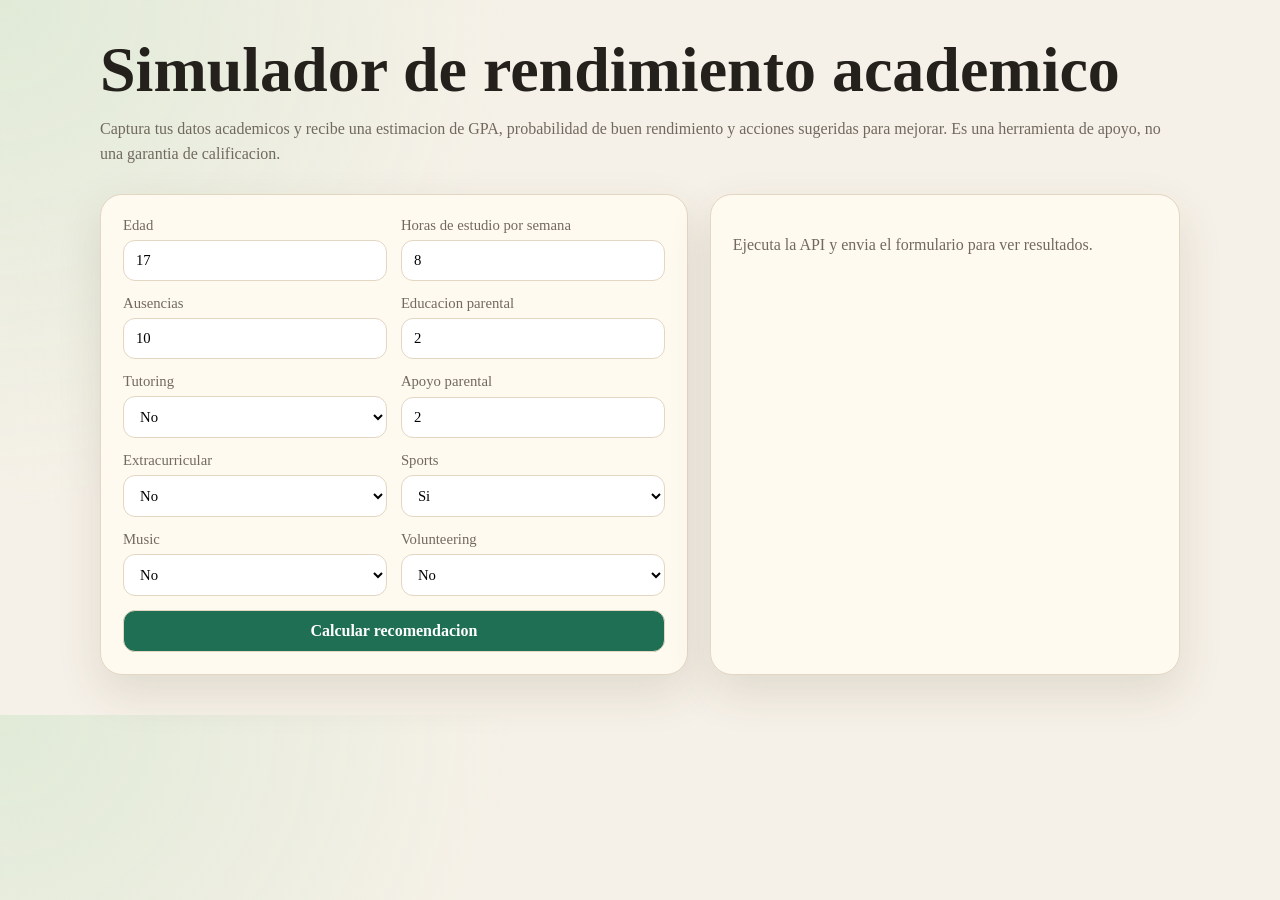
==== web/frontend/index.html @ 15238920 "Prepare model service for web beta" ====
<!doctype html>
<html lang="es">
  <head>
    <meta charset="utf-8" />
    <meta name="viewport" content="width=device-width, initial-scale=1" />
    <title>Simulador Academico GPA</title>
    <style>
      :root {
        --bg: #f6f1e8;
        --card: #fffaf0;
        --ink: #24211c;
        --muted: #71695e;
        --accent: #1f6f54;
        --warn: #b84a3a;
        --line: #e3d6c2;
      }

      body {
        margin: 0;
        font-family: Georgia, "Times New Roman", serif;
        background: radial-gradient(circle at top left, #e0ead7, transparent 32rem), var(--bg);
        color: var(--ink);
      }

      main {
        max-width: 1080px;
        margin: 0 auto;
        padding: 40px 20px;
      }

      .hero {
        margin-bottom: 28px;
      }

      h1 {
        font-size: clamp(2rem, 5vw, 4rem);
        line-height: 0.95;
        margin: 0 0 12px;
      }

      p {
        color: var(--muted);
        line-height: 1.55;
      }

      .grid {
        display: grid;
        grid-template-columns: minmax(0, 1fr) minmax(320px, 0.8fr);
        gap: 22px;
      }

      .card {
        background: var(--card);
        border: 1px solid var(--line);
        border-radius: 22px;
        padding: 22px;
        box-shadow: 0 18px 45px rgba(67, 48, 27, 0.12);
      }

      form {
        display: grid;
        grid-template-columns: repeat(2, minmax(0, 1fr));
        gap: 14px;
      }

      label {
        display: grid;
        gap: 6px;
        color: var(--muted);
        font-size: 0.92rem;
      }

      input,
      select,
      button {
        border: 1px solid var(--line);
        border-radius: 12px;
        padding: 11px 12px;
        font: inherit;
      }

      input,
      select {
        background: white;
      }

      button {
        grid-column: 1 / -1;
        background: var(--accent);
        color: white;
        cursor: pointer;
        font-weight: 700;
      }

      .metric {
        display: grid;
        gap: 6px;
        margin-bottom: 16px;
        padding-bottom: 16px;
        border-bottom: 1px solid var(--line);
      }

      .metric strong {
        font-size: 2rem;
      }

      .warning {
        color: var(--warn);
        font-weight: 700;
      }

      @media (max-width: 820px) {
        .grid,
        form {
          grid-template-columns: 1fr;
        }
      }
    </style>
  </head>
  <body>
    <main>
      <section class="hero">
        <h1>Simulador de rendimiento academico</h1>
        <p>
          Captura tus datos academicos y recibe una estimacion de GPA, probabilidad de buen rendimiento y acciones
          sugeridas para mejorar. Es una herramienta de apoyo, no una garantia de calificacion.
        </p>
      </section>

      <section class="grid">
        <div class="card">
          <form id="student-form">
            <label>Edad <input name="Age" type="number" min="10" max="25" value="17" required /></label>
            <label>Horas de estudio por semana <input name="StudyTimeWeekly" type="number" min="0" max="20" step="0.5" value="8" required /></label>
            <label>Ausencias <input name="Absences" type="number" min="0" max="30" value="10" required /></label>
            <label>Educacion parental <input name="ParentalEducation" type="number" min="0" max="4" value="2" required /></label>
            <label>Tutoring <select name="Tutoring"><option value="0">No</option><option value="1">Si</option></select></label>
            <label>Apoyo parental <input name="ParentalSupport" type="number" min="0" max="4" value="2" required /></label>
            <label>Extracurricular <select name="Extracurricular"><option value="0">No</option><option value="1">Si</option></select></label>
            <label>Sports <select name="Sports"><option value="1">Si</option><option value="0">No</option></select></label>
            <label>Music <select name="Music"><option value="0">No</option><option value="1">Si</option></select></label>
            <label>Volunteering <select name="Volunteering"><option value="0">No</option><option value="1">Si</option></select></label>
            <button type="submit">Calcular recomendacion</button>
          </form>
        </div>

        <aside class="card" id="result">
          <p>Ejecuta la API y envia el formulario para ver resultados.</p>
        </aside>
      </section>
    </main>

    <script>
      const API_URL = "http://127.0.0.1:8000/predict";
      const form = document.querySelector("#student-form");
      const result = document.querySelector("#result");

      form.addEventListener("submit", async (event) => {
        event.preventDefault();
        result.innerHTML = "<p>Calculando...</p>";

        const data = Object.fromEntries(new FormData(form).entries());
        for (const key of Object.keys(data)) {
          data[key] = Number(data[key]);
        }

        try {
          const response = await fetch(API_URL, {
            method: "POST",
            headers: { "Content-Type": "application/json" },
            body: JSON.stringify(data),
          });
          const body = await response.json();

          if (!body.ok) {
            result.innerHTML = `<p class="warning">${body.errors.map((error) => `${error.field}: ${error.message}`).join("<br>")}</p>`;
            return;
          }

          result.innerHTML = `
            <div class="metric"><span>GPA estimado</span><strong>${body.estimated_gpa}</strong></div>
            <div class="metric"><span>Probabilidad de buen rendimiento</span><strong>${Math.round(body.good_performance_probability * 100)}%</strong></div>
            <div class="metric"><span>Nivel</span><strong>${body.risk_level}</strong></div>
            <h2>Plan recomendado</h2>
            <p>${body.recommended_plan.plan}</p>
            <p><strong>GPA con plan:</strong> ${body.recommended_plan.estimated_gpa_after}</p>
            <p><strong>Probabilidad con plan:</strong> ${Math.round(body.recommended_plan.probability_after * 100)}%</p>
            <h2>Mensajes</h2>
            <ul>${body.messages.map((message) => `<li>${message}</li>`).join("")}</ul>
          `;
        } catch (error) {
          result.innerHTML = "<p class='warning'>No se pudo conectar con la API. Ejecuta: uvicorn web.backend.app:app --reload</p>";
        }
      });
    </script>
  </body>
</html>
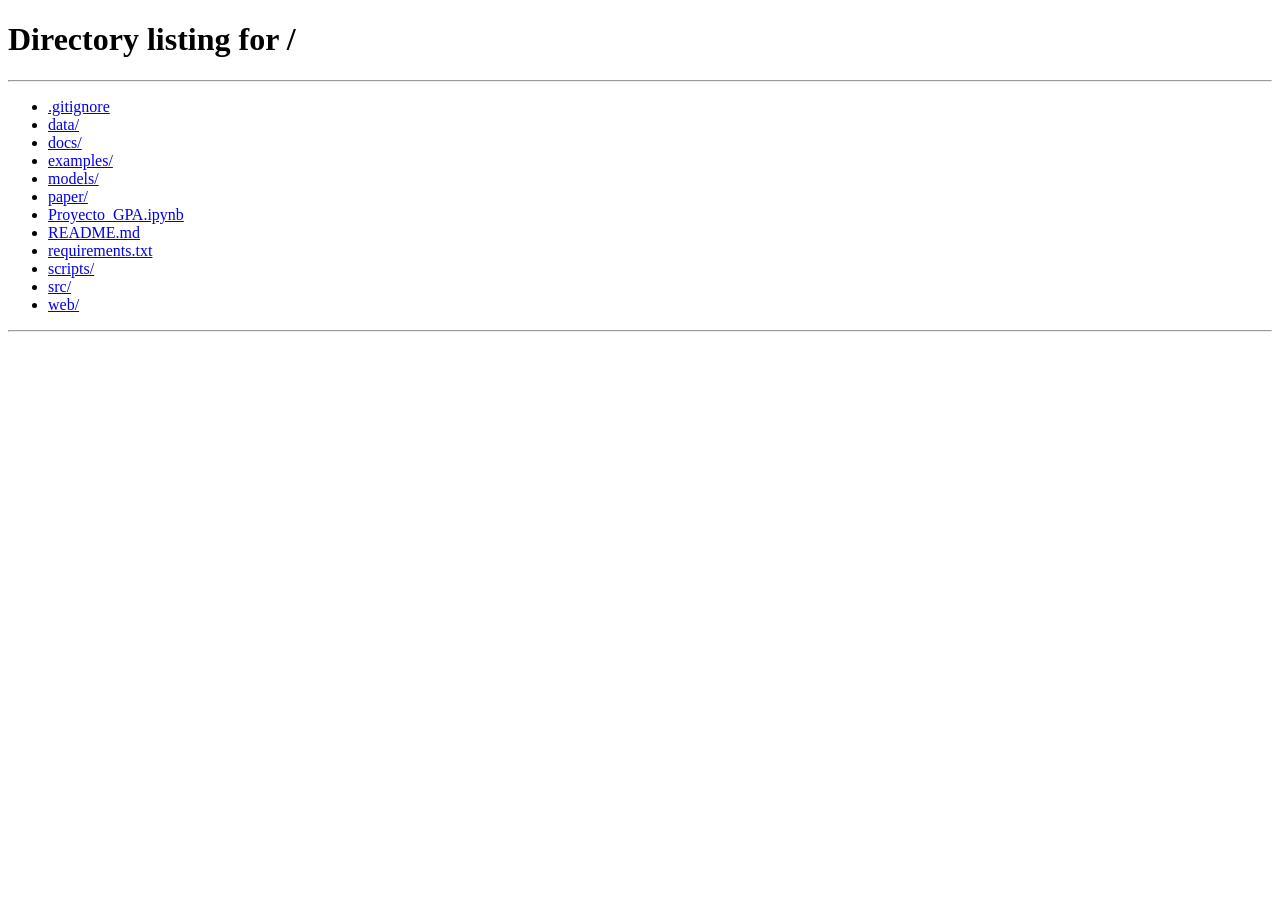
==== commit cfd166e6: "Finish school control demo and fix login flow" ====
--- a/web/frontend/index.html
+++ b/web/frontend/index.html
@@ -3,195 +3,10 @@
   <head>
     <meta charset="utf-8" />
     <meta name="viewport" content="width=device-width, initial-scale=1" />
-    <title>Simulador Academico GPA</title>
-    <style>
-      :root {
-        --bg: #f6f1e8;
-        --card: #fffaf0;
-        --ink: #24211c;
-        --muted: #71695e;
-        --accent: #1f6f54;
-        --warn: #b84a3a;
-        --line: #e3d6c2;
-      }
-
-      body {
-        margin: 0;
-        font-family: Georgia, "Times New Roman", serif;
-        background: radial-gradient(circle at top left, #e0ead7, transparent 32rem), var(--bg);
-        color: var(--ink);
-      }
-
-      main {
-        max-width: 1080px;
-        margin: 0 auto;
-        padding: 40px 20px;
-      }
-
-      .hero {
-        margin-bottom: 28px;
-      }
-
-      h1 {
-        font-size: clamp(2rem, 5vw, 4rem);
-        line-height: 0.95;
-        margin: 0 0 12px;
-      }
-
-      p {
-        color: var(--muted);
-        line-height: 1.55;
-      }
-
-      .grid {
-        display: grid;
-        grid-template-columns: minmax(0, 1fr) minmax(320px, 0.8fr);
-        gap: 22px;
-      }
-
-      .card {
-        background: var(--card);
-        border: 1px solid var(--line);
-        border-radius: 22px;
-        padding: 22px;
-        box-shadow: 0 18px 45px rgba(67, 48, 27, 0.12);
-      }
-
-      form {
-        display: grid;
-        grid-template-columns: repeat(2, minmax(0, 1fr));
-        gap: 14px;
-      }
-
-      label {
-        display: grid;
-        gap: 6px;
-        color: var(--muted);
-        font-size: 0.92rem;
-      }
-
-      input,
-      select,
-      button {
-        border: 1px solid var(--line);
-        border-radius: 12px;
-        padding: 11px 12px;
-        font: inherit;
-      }
-
-      input,
-      select {
-        background: white;
-      }
-
-      button {
-        grid-column: 1 / -1;
-        background: var(--accent);
-        color: white;
-        cursor: pointer;
-        font-weight: 700;
-      }
-
-      .metric {
-        display: grid;
-        gap: 6px;
-        margin-bottom: 16px;
-        padding-bottom: 16px;
-        border-bottom: 1px solid var(--line);
-      }
-
-      .metric strong {
-        font-size: 2rem;
-      }
-
-      .warning {
-        color: var(--warn);
-        font-weight: 700;
-      }
-
-      @media (max-width: 820px) {
-        .grid,
-        form {
-          grid-template-columns: 1fr;
-        }
-      }
-    </style>
+    <title>Sistema de control escolar</title>
+    <meta http-equiv="refresh" content="0; url=/" />
   </head>
   <body>
-    <main>
-      <section class="hero">
-        <h1>Simulador de rendimiento academico</h1>
-        <p>
-          Captura tus datos academicos y recibe una estimacion de GPA, probabilidad de buen rendimiento y acciones
-          sugeridas para mejorar. Es una herramienta de apoyo, no una garantia de calificacion.
-        </p>
-      </section>
-
-      <section class="grid">
-        <div class="card">
-          <form id="student-form">
-            <label>Edad <input name="Age" type="number" min="10" max="25" value="17" required /></label>
-            <label>Horas de estudio por semana <input name="StudyTimeWeekly" type="number" min="0" max="20" step="0.5" value="8" required /></label>
-            <label>Ausencias <input name="Absences" type="number" min="0" max="30" value="10" required /></label>
-            <label>Educacion parental <input name="ParentalEducation" type="number" min="0" max="4" value="2" required /></label>
-            <label>Tutoring <select name="Tutoring"><option value="0">No</option><option value="1">Si</option></select></label>
-            <label>Apoyo parental <input name="ParentalSupport" type="number" min="0" max="4" value="2" required /></label>
-            <label>Extracurricular <select name="Extracurricular"><option value="0">No</option><option value="1">Si</option></select></label>
-            <label>Sports <select name="Sports"><option value="1">Si</option><option value="0">No</option></select></label>
-            <label>Music <select name="Music"><option value="0">No</option><option value="1">Si</option></select></label>
-            <label>Volunteering <select name="Volunteering"><option value="0">No</option><option value="1">Si</option></select></label>
-            <button type="submit">Calcular recomendacion</button>
-          </form>
-        </div>
-
-        <aside class="card" id="result">
-          <p>Ejecuta la API y envia el formulario para ver resultados.</p>
-        </aside>
-      </section>
-    </main>
-
-    <script>
-      const API_URL = "http://127.0.0.1:8000/predict";
-      const form = document.querySelector("#student-form");
-      const result = document.querySelector("#result");
-
-      form.addEventListener("submit", async (event) => {
-        event.preventDefault();
-        result.innerHTML = "<p>Calculando...</p>";
-
-        const data = Object.fromEntries(new FormData(form).entries());
-        for (const key of Object.keys(data)) {
-          data[key] = Number(data[key]);
-        }
-
-        try {
-          const response = await fetch(API_URL, {
-            method: "POST",
-            headers: { "Content-Type": "application/json" },
-            body: JSON.stringify(data),
-          });
-          const body = await response.json();
-
-          if (!body.ok) {
-            result.innerHTML = `<p class="warning">${body.errors.map((error) => `${error.field}: ${error.message}`).join("<br>")}</p>`;
-            return;
-          }
-
-          result.innerHTML = `
-            <div class="metric"><span>GPA estimado</span><strong>${body.estimated_gpa}</strong></div>
-            <div class="metric"><span>Probabilidad de buen rendimiento</span><strong>${Math.round(body.good_performance_probability * 100)}%</strong></div>
-            <div class="metric"><span>Nivel</span><strong>${body.risk_level}</strong></div>
-            <h2>Plan recomendado</h2>
-            <p>${body.recommended_plan.plan}</p>
-            <p><strong>GPA con plan:</strong> ${body.recommended_plan.estimated_gpa_after}</p>
-            <p><strong>Probabilidad con plan:</strong> ${Math.round(body.recommended_plan.probability_after * 100)}%</p>
-            <h2>Mensajes</h2>
-            <ul>${body.messages.map((message) => `<li>${message}</li>`).join("")}</ul>
-          `;
-        } catch (error) {
-          result.innerHTML = "<p class='warning'>No se pudo conectar con la API. Ejecuta: uvicorn web.backend.app:app --reload</p>";
-        }
-      });
-    </script>
+    <p>Abre el sistema en <a href="http://127.0.0.1:8000/">http://127.0.0.1:8000/</a>.</p>
   </body>
 </html>
